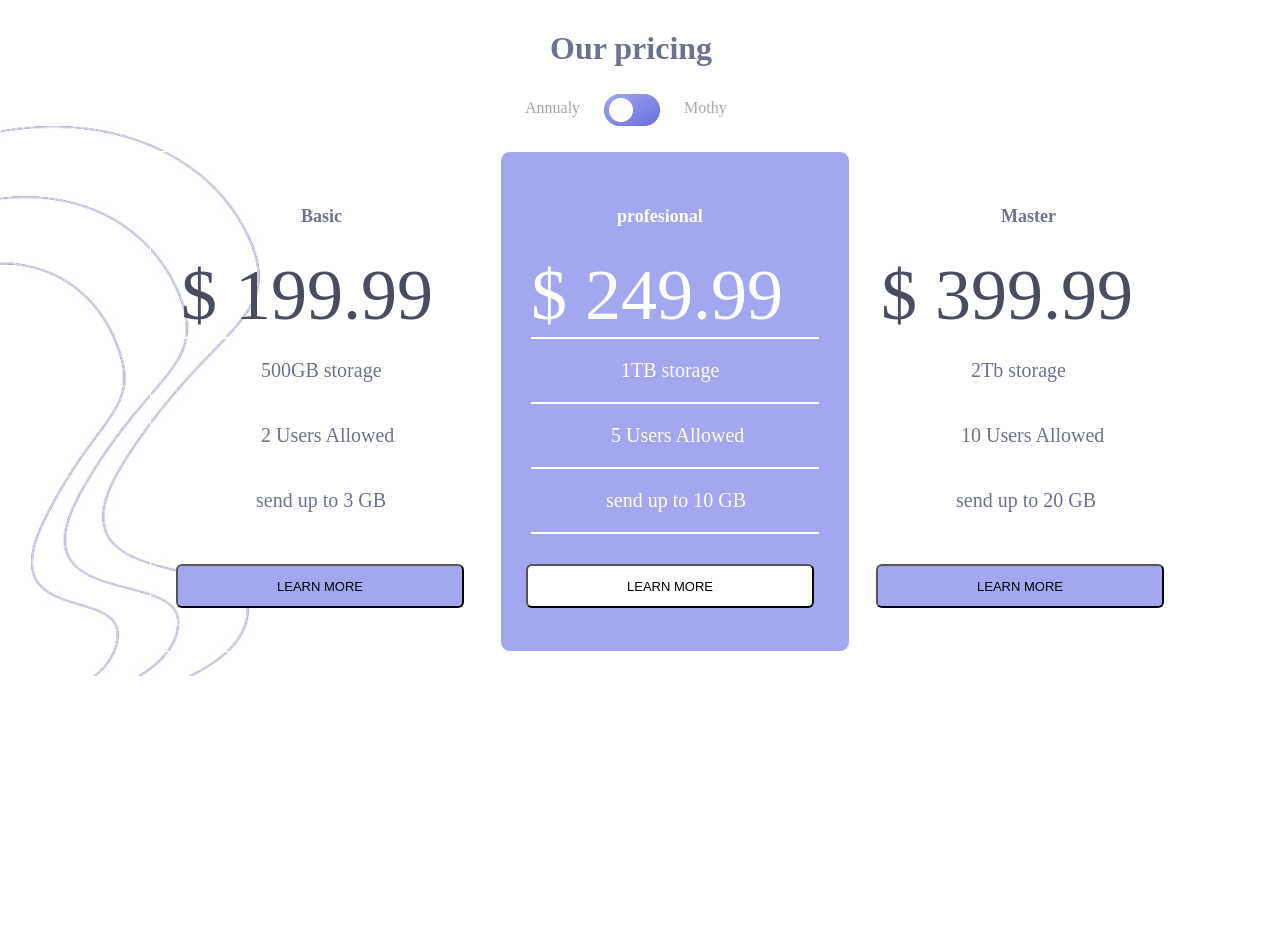
==== mardon/index.html @ fd318766 "salom" ====
<!doctype html>
<html lang="en">
<head>
    <meta charset="UTF-8">
    <meta name="viewport"
          content="width=device-width, user-scalable=no, initial-scale=1.0, maximum-scale=1.0, minimum-scale=1.0">
    <meta http-equiv="X-UA-Compatible" content="ie=edge">
    <title>praikt</title>
</head>
<link rel="stylesheet" href="main.css">
<body>
<header>

</header>
<main>
    <div class="container">

        <div class="sarlavha">
            <h1>Our pricing</h1>
        </div>
        <div class="hero">
            <p class="hero__text">Annualy</p>
            <img class="yoqqich" src="../img/yoqish.jpg" alt="yoqish">
            <p class="hero__text">Mothy</p>
        </div>
        <div class="cardbox">
            <img class="img" src="../img/zebra.jpg" alt="zebra">
            <div class="card">
                <h2 style="color: #6E728E ; margin-left:150px ">Basic</h2>
                <p class="number" style="color: #4A4D60"><span class="namber__one">$</span> 199.99</p>
                <div class="card__table">
                    <p class="chiziq1"></p>
                    <p class="text1" style="padding: 20px; margin-left: 90px">500GB storage</p>
                    <p class="chiziq1"></p>
                    <p style="margin-left: 90px;padding: 20px" class="text1"> 2 Users Allowed</p>
                    <p class="chiziq1"></p>
                    <p style="margin-left: 85px ; padding: 20px" class="text1">send up to 3 GB</p>
                    <p class="chiziq1"></p>
                    <button style="background-color: #A2A7F0; border-radius: 6px">LEARN MORE</button>
                </div>


            </div>
            <div style="width: 350px; height: 501px;margin-top: -25px;border-radius: 10px;background-color: #A2A7F0"
                 class="card">
                <h2>profesional</h2>
                <p class="number"><span class="namber__one">$</span> 249.99</p>
                <div class="card__table">
                    <p class="chiziq"></p>
                    <p class="text">1TB storage</p>
                    <p class="chiziq"></p>
                    <p style="margin-left: 90px" class="text"> 5 Users Allowed</p>
                    <p class="chiziq"></p>
                    <p style="margin-left: 85px" class="text">send up to 10 GB</p>
                    <p class="chiziq"></p>
                    <button>LEARN MORE</button>
                </div>


            </div>
            <div class="card">
                <h2 style="color: #6E728E ; margin-left:150px ">Master</h2>
                <p class="number" style="color: #4A4D60"><span class="namber__one">$</span> 399.99</p>
                <div class="card__table">
                    <p class="chiziq1"></p>
                    <p class="text1" style="padding: 20px; margin-left: 100px">2Tb storage</p>
                    <p class="chiziq1"></p>
                    <p style="margin-left: 90px;padding: 20px" class="text1"> 10 Users Allowed</p>
                    <p class="chiziq1"></p>
                    <p style="margin-left: 85px ; padding: 20px" class="text1">send up to 20 GB</p>
                    <p class="chiziq1"></p>
                    <button style="background-color: #A2A7F0; border-radius: 6px">LEARN MORE</button>
                </div>

            </div>
        </div>
    </div>

</main>
<footer>


</footer>

</body>
</html>
---- mardon/main.css ----
* {
    margin: 0;
    padding: 0;
    box-sizing: border-box;
}



body {
    width: 1440px;
    margin: 0 auto;
    height: 100vh;
}



h1 {
    display: flex;
    width: 192px;
    height: 39px;
    font-size: 32px;
    margin-left: 550px;
    margin-top: 30px;
    color: #6E728E;
}

.hero {
    display: flex;
    gap: 24px;
    margin-left: 525px;
    margin-top: 25px;
}

.yoqqich {
    width: 56px;
    height: 32px;
}

.hero__text {
    margin-top: 5px;
    color: darkgray;
}

.card {
    width: 350px;
    height: 501px;
    border: 1px solid white;
    border-radius: 10px;
    margin-top: -25px;
}

.cardbox {
    display: flex;
    margin-left: 150px;
    margin-top: 50px;
}

h2 {
    color: white;
    width: 116px;
    height: 28px;
    font-size: 18px;
    margin-left: 116px;
    margin-top: 54px;
}

.number {
    color: white;
    font-size: 72px;
    margin-left: 30px;
    margin-top: 20px;
}

.number__one {
    color: white;
    font-size: 40px;
    width: 26px;
    height: 49px;
}

.chiziq {
    width: 288px;
    height: 1px;
    border: 1px solid #FFFFFF;
    margin-left: 30px;
}

.text {
    color: white;
    font-size: 20px;
    margin-left: 100px;
    padding: 20px;

}
button{
    width: 288px;
    height: 44px;
    margin-left: 25px;
    margin-top: 30px;
    border-radius: 6px;
    font-size: 13px;
    background-color: #FFFFFF;
}
.text1{
    color: #6E728E;
    font-size: 20px;
}
.chiziq1{
    width: 288px;
    height: 1px;
    border: 1px solid white;
    margin-left: 30px;
}
.img{
    width: 300px;
    height: 550px;
    margin: 0 auto;
    z-index: -1;
    position: absolute;
    margin-top: -50px;
    margin-left: -190px;
}
@media (max-width: 375px) {
    .container {
        background-color: white;
    }

}
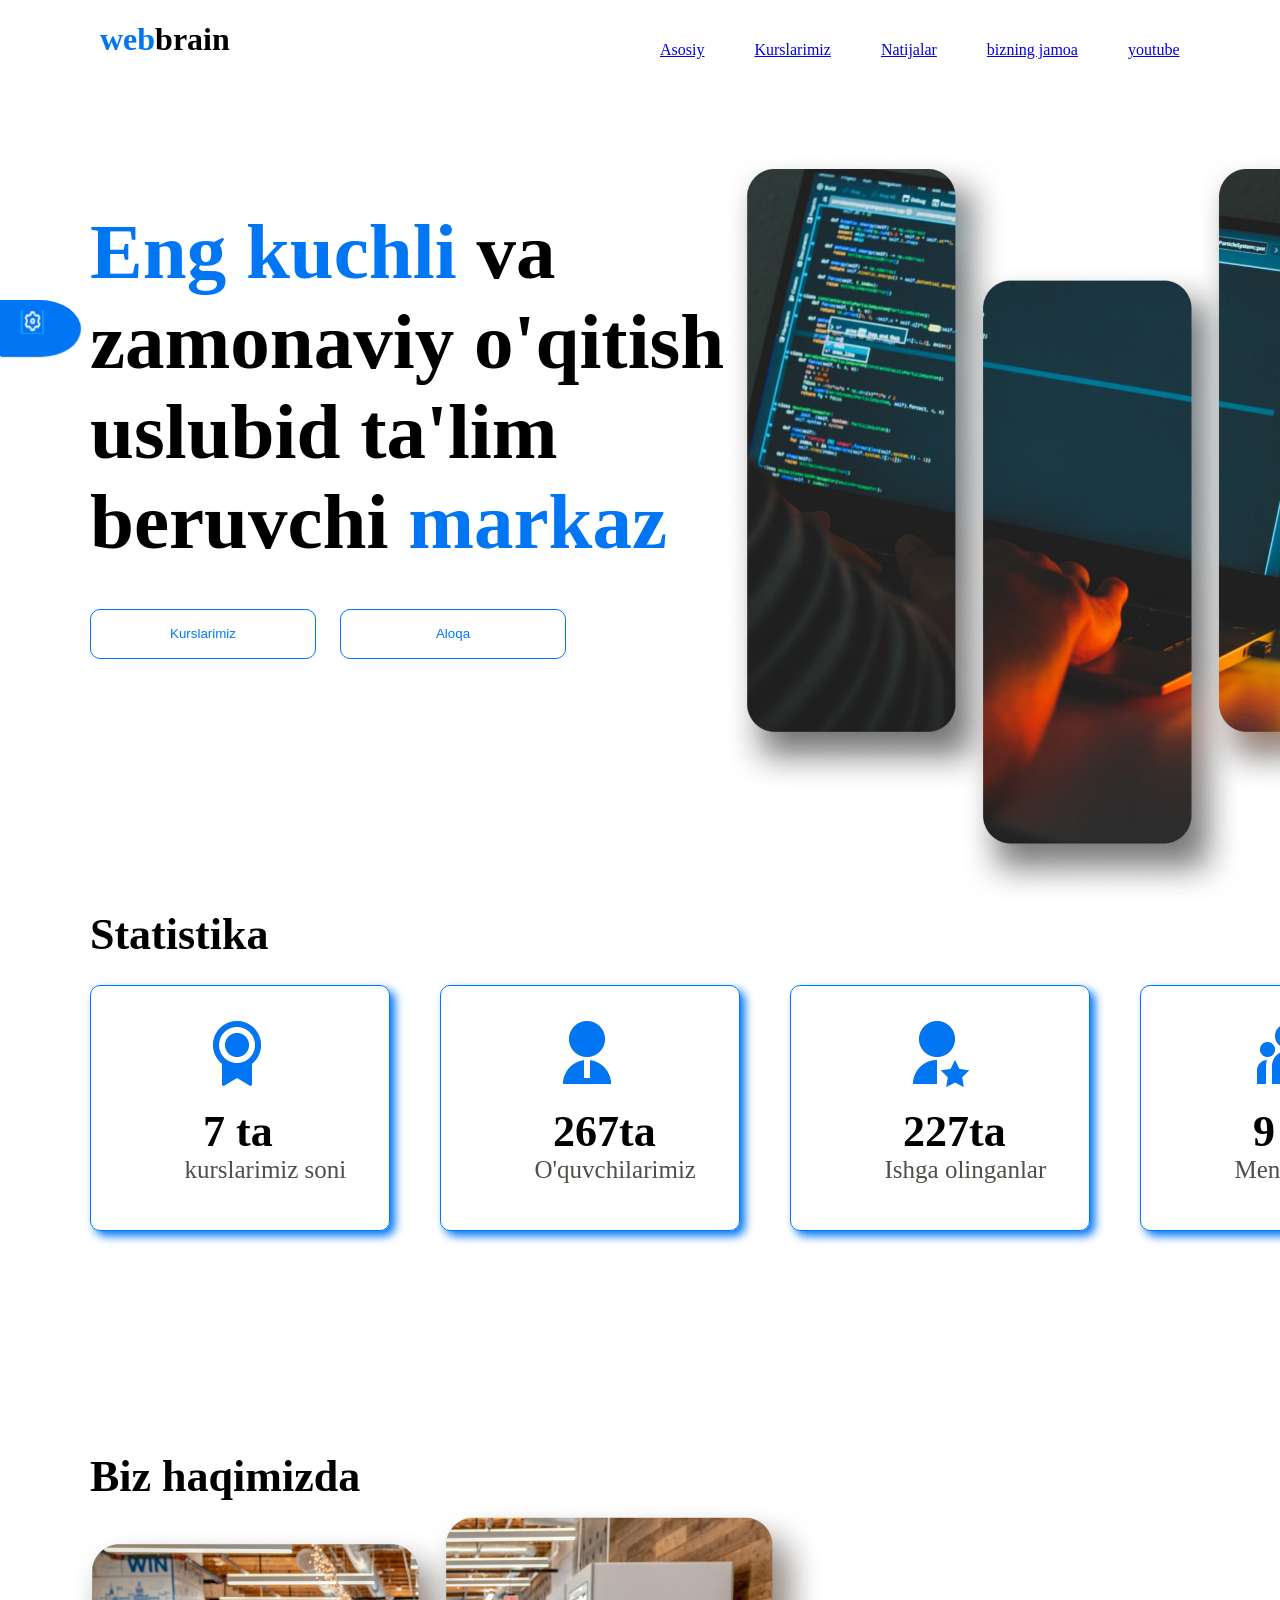
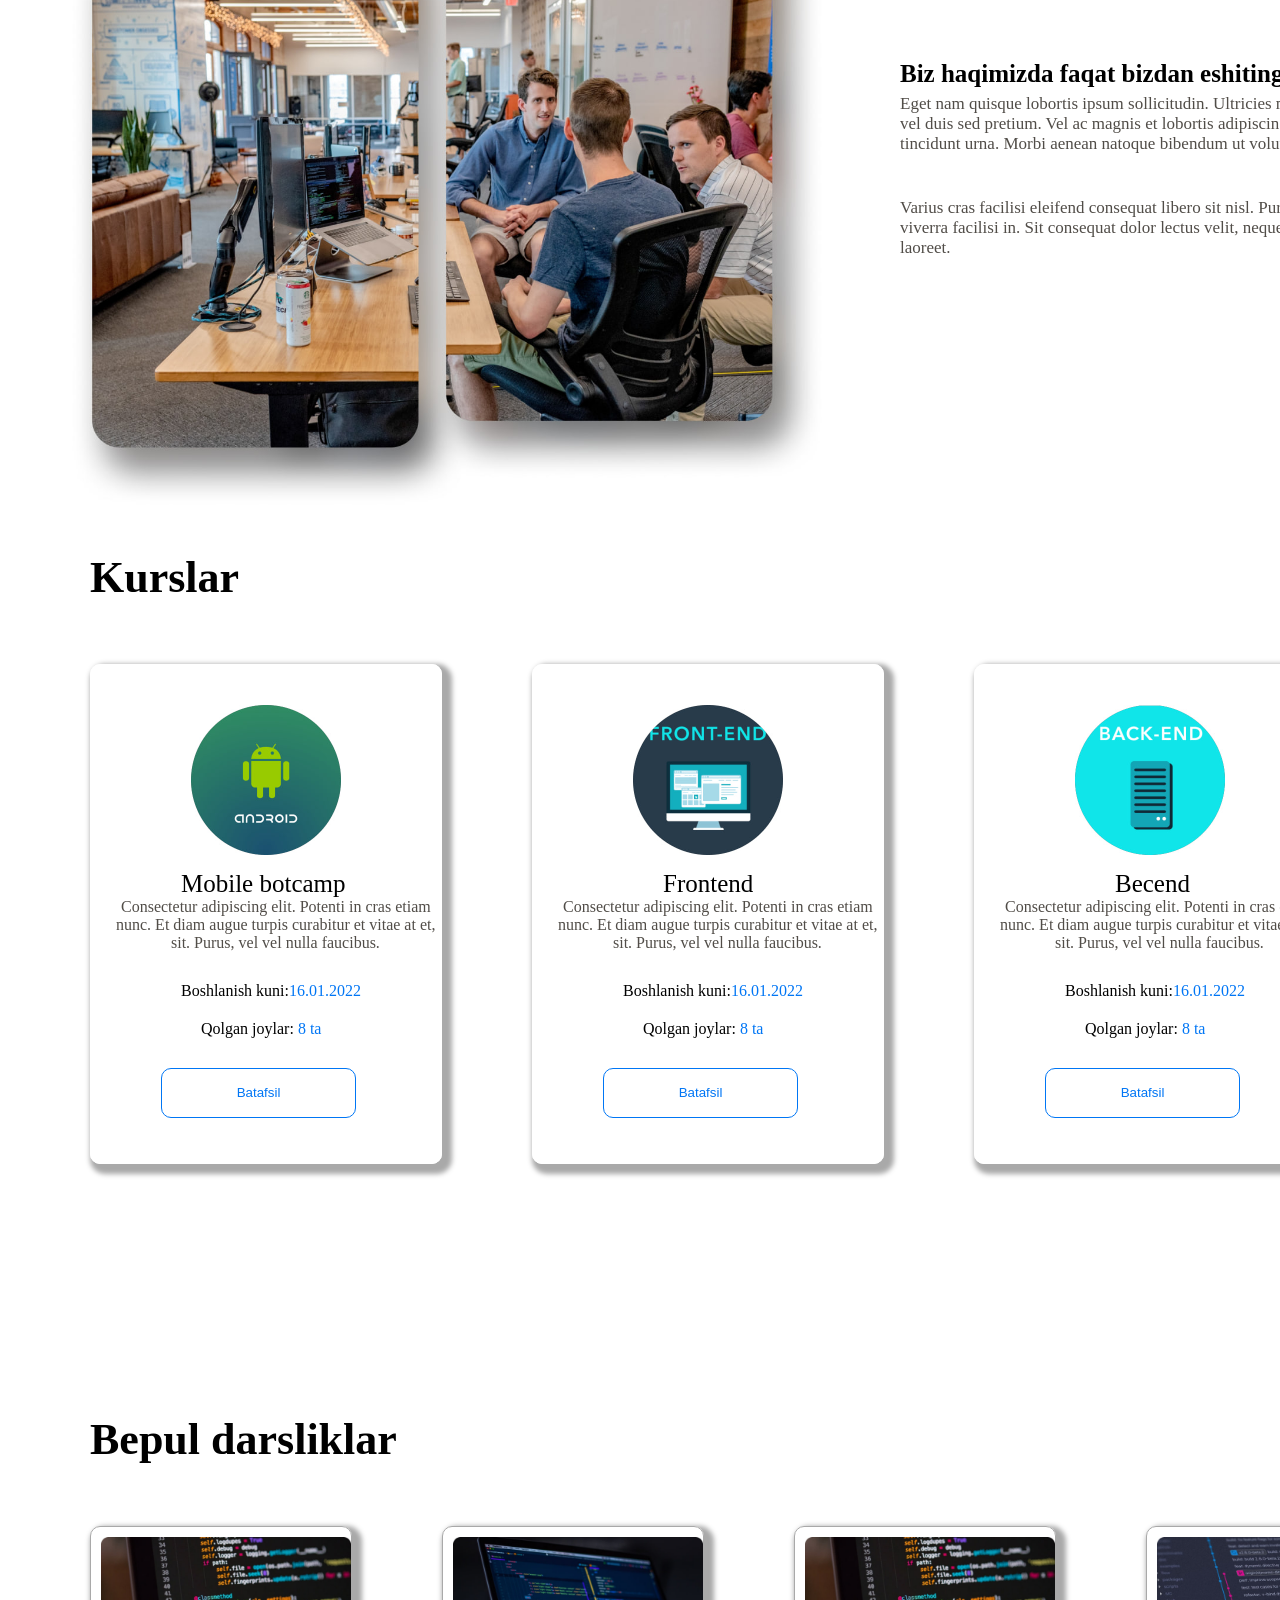
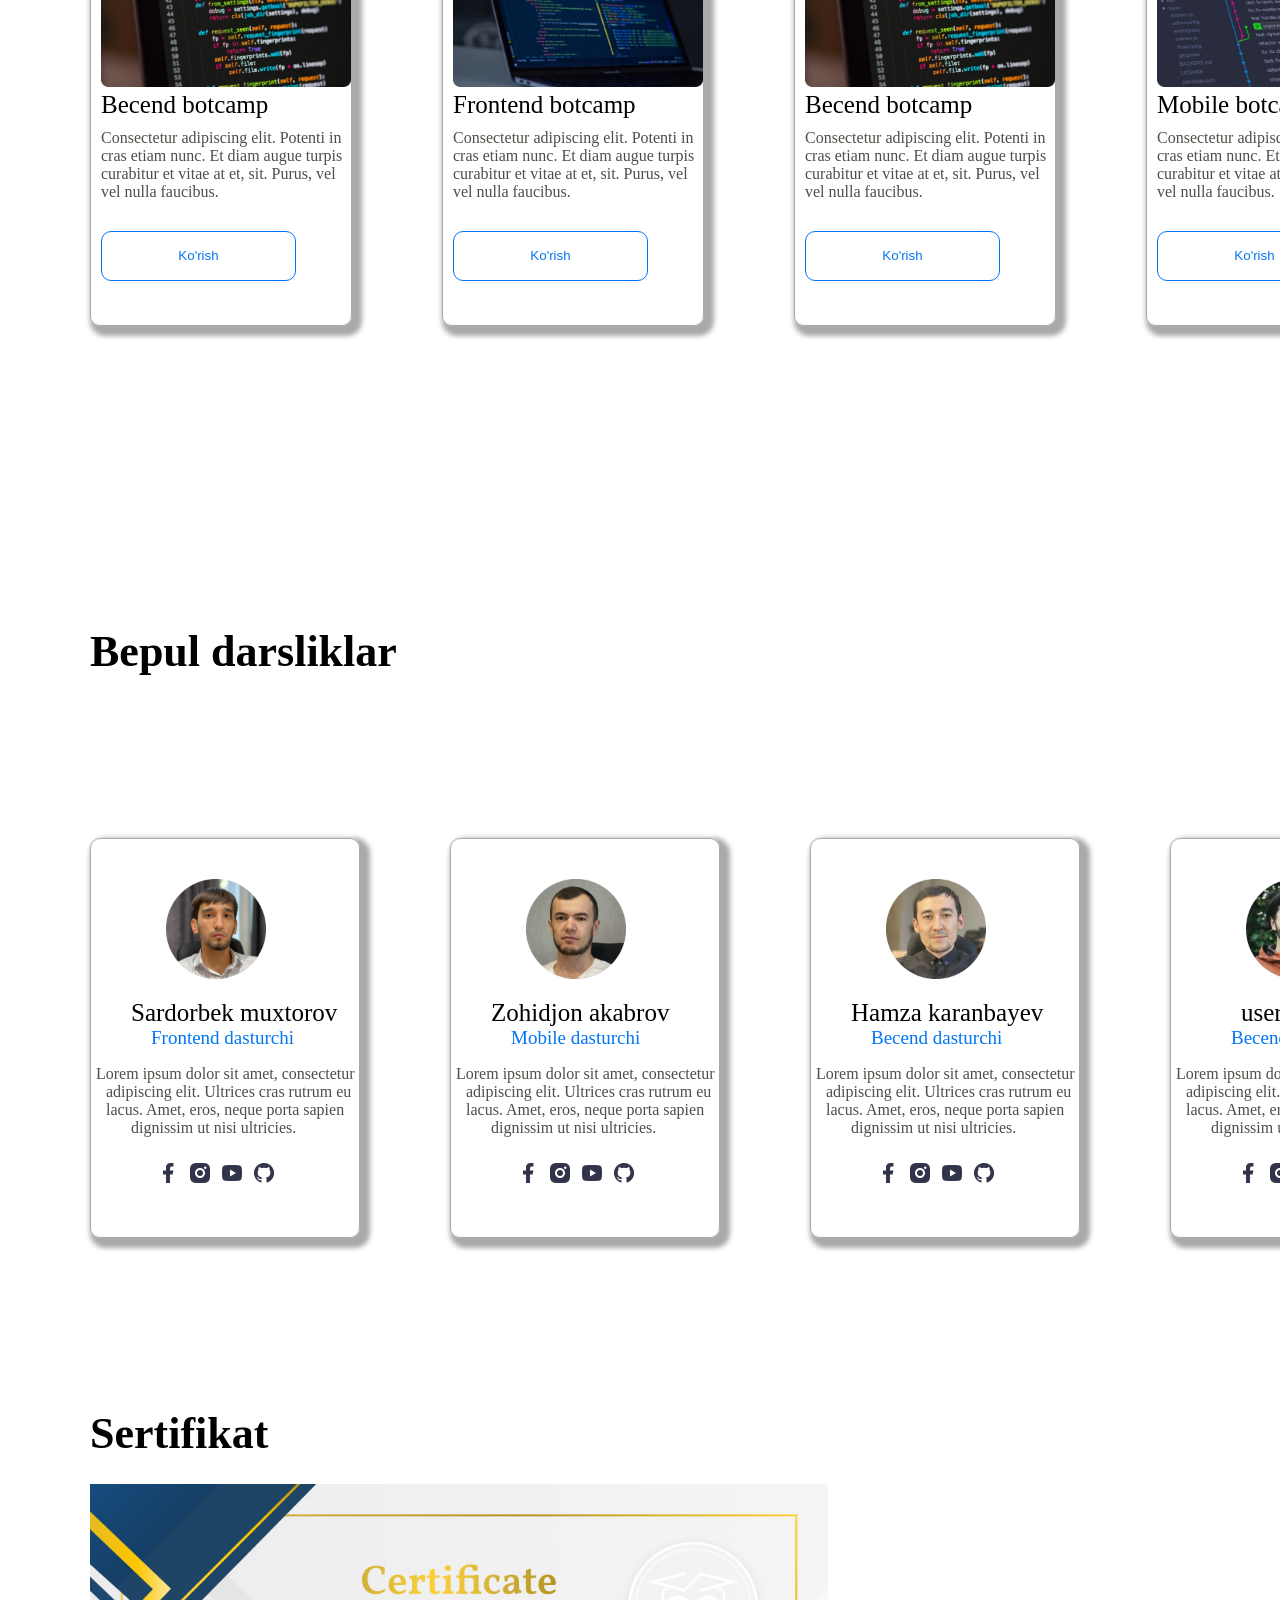
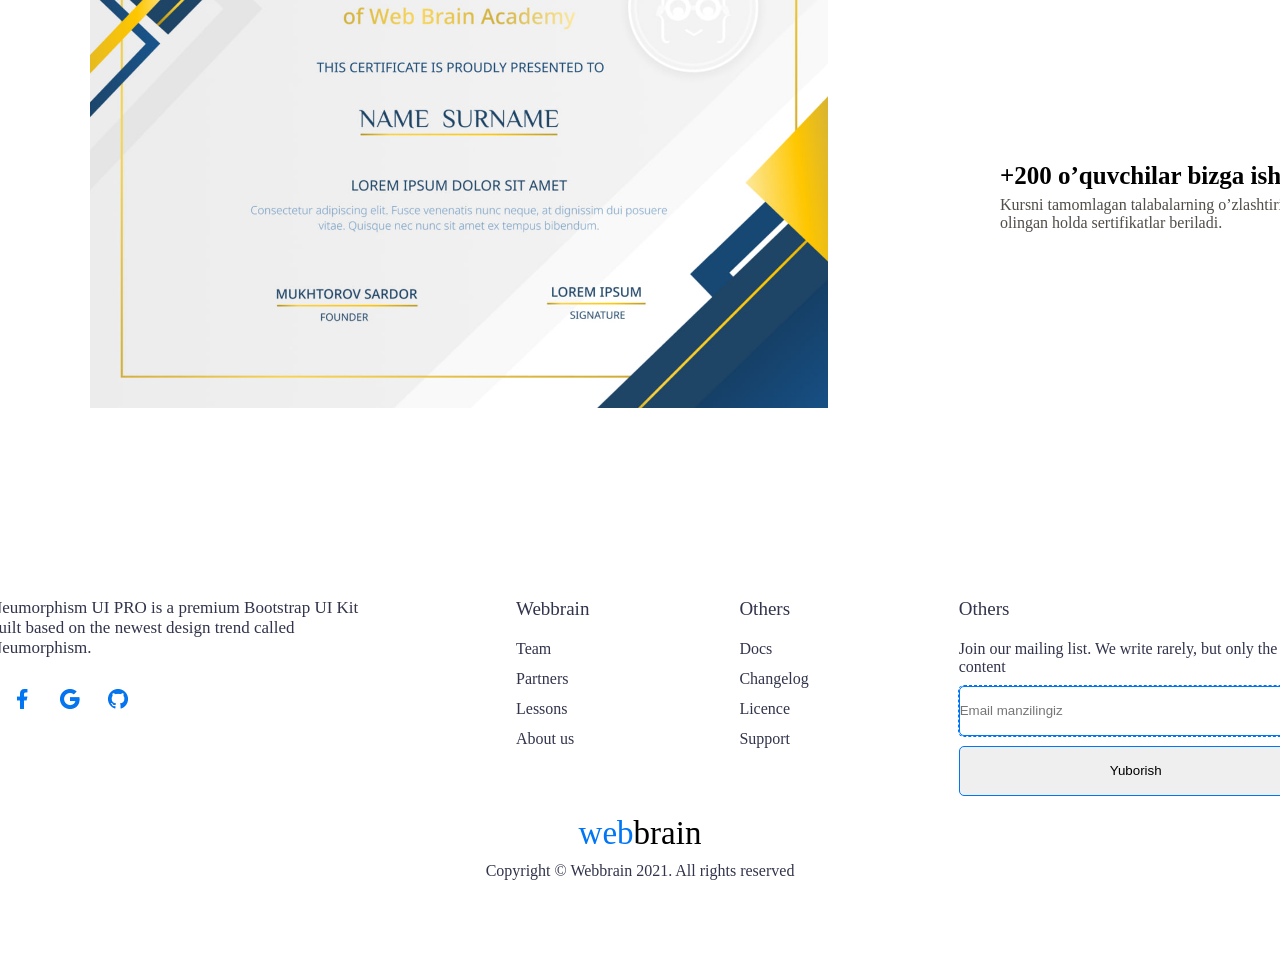
==== commit db7a962e: "birinchi commit" ====
--- a/mardon/index.html
+++ b/mardon/index.html
@@ -5,81 +5,303 @@
     <meta name="viewport"
           content="width=device-width, user-scalable=no, initial-scale=1.0, maximum-scale=1.0, minimum-scale=1.0">
     <meta http-equiv="X-UA-Compatible" content="ie=edge">
-    <title>praikt</title>
+    <title>Document</title>
 </head>
 <link rel="stylesheet" href="main.css">
 <body>
 <header>
+    <div class="container">
+        <div class="logo">
+            <h1><span>web</span>brain</h1>
+        </div>
+        <div class="menu">
+            <a style="" href="#1" class="menu__box">Asosiy</a>
+            <a href="#2" class="menu__box">Kurslarimiz</a>
+            <a href="#3" class="menu__box">Natijalar</a>
+            <a href="#4" class="menu__box">bizning jamoa</a>
+            <a href="#5" class="menu__box">youtube</a>
+
+
+        </div>
+        <button class="button">Kirish</button>
+    </div>
 
 </header>
 <main>
-    <div class="container">
-
-        <div class="sarlavha">
-            <h1>Our pricing</h1>
-        </div>
-        <div class="hero">
-            <p class="hero__text">Annualy</p>
-            <img class="yoqqich" src="../img/yoqish.jpg" alt="yoqish">
-            <p class="hero__text">Mothy</p>
-        </div>
-        <div class="cardbox">
-            <img class="img" src="../img/zebra.jpg" alt="zebra">
-            <div class="card">
-                <h2 style="color: #6E728E ; margin-left:150px ">Basic</h2>
-                <p class="number" style="color: #4A4D60"><span class="namber__one">$</span> 199.99</p>
-                <div class="card__table">
-                    <p class="chiziq1"></p>
-                    <p class="text1" style="padding: 20px; margin-left: 90px">500GB storage</p>
-                    <p class="chiziq1"></p>
-                    <p style="margin-left: 90px;padding: 20px" class="text1"> 2 Users Allowed</p>
-                    <p class="chiziq1"></p>
-                    <p style="margin-left: 85px ; padding: 20px" class="text1">send up to 3 GB</p>
-                    <p class="chiziq1"></p>
-                    <button style="background-color: #A2A7F0; border-radius: 6px">LEARN MORE</button>
-                </div>
-
-
-            </div>
-            <div style="width: 350px; height: 501px;margin-top: -25px;border-radius: 10px;background-color: #A2A7F0"
-                 class="card">
-                <h2>profesional</h2>
-                <p class="number"><span class="namber__one">$</span> 249.99</p>
-                <div class="card__table">
-                    <p class="chiziq"></p>
-                    <p class="text">1TB storage</p>
-                    <p class="chiziq"></p>
-                    <p style="margin-left: 90px" class="text"> 5 Users Allowed</p>
-                    <p class="chiziq"></p>
-                    <p style="margin-left: 85px" class="text">send up to 10 GB</p>
-                    <p class="chiziq"></p>
-                    <button>LEARN MORE</button>
-                </div>
-
-
-            </div>
-            <div class="card">
-                <h2 style="color: #6E728E ; margin-left:150px ">Master</h2>
-                <p class="number" style="color: #4A4D60"><span class="namber__one">$</span> 399.99</p>
-                <div class="card__table">
-                    <p class="chiziq1"></p>
-                    <p class="text1" style="padding: 20px; margin-left: 100px">2Tb storage</p>
-                    <p class="chiziq1"></p>
-                    <p style="margin-left: 90px;padding: 20px" class="text1"> 10 Users Allowed</p>
-                    <p class="chiziq1"></p>
-                    <p style="margin-left: 85px ; padding: 20px" class="text1">send up to 20 GB</p>
-                    <p class="chiziq1"></p>
-                    <button style="background-color: #A2A7F0; border-radius: 6px">LEARN MORE</button>
-                </div>
-
-            </div>
-        </div>
-    </div>
+
+    <section id="1">
+        <div class="display__fiksed">
+            <img class="display__fiksed-img" src="../img/nastroyka2.jpg" alt="rasm">
+
+        </div>
+        <div class="container">
+            <div class="Asosiy">
+                <img class="Asosiy__img" src="../img/imglar.jpg" alt=" rasm  ">
+                <h2 class="Asosiy__text"><span>Eng kuchli </span>va zamonaviy o'qitish uslubid ta'lim beruvchi <span>markaz</span>
+                </h2>
+                <div class="Asosiy__button">
+                    <button class="Asosiy__button__one">Kurslarimiz</button>
+                    <button class="Asosiy__button__one">Aloqa</button>
+                </div>
+
+
+            </div>
+            <h2 class="statistika__h2">Statistika</h2>
+            <div class="statistika">
+                <div class="statistika__one">
+                    <img class="statistika__one__img" src="../img/ikonka.jpg" alt=" rasm  ">
+                    <h2>7 ta</h2>
+                    <p class="statistika__one__text">kurslarimiz soni</p>
+                </div>
+                <div class="statistika__one">
+                    <img class="statistika__one__img" src="../img/ikonka2.jpg" alt=" rasm  ">
+                    <h2>267ta</h2>
+                    <p class="statistika__one__text">O'quvchilarimiz</p>
+                </div>
+                <div class="statistika__one">
+                    <img class="statistika__one__img" src="../img/ikonka3.jpg" alt=" rasm  ">
+                    <h2>227ta</h2>
+                    <p class="statistika__one__text">Ishga olinganlar</p>
+                </div>
+                <div class="statistika__one">
+                    <img class="statistika__one__img" src="../img/ikonka4.jpg" alt=" rasm  ">
+                    <h2>9 ta</h2>
+                    <p class="statistika__one__text">Mentorlar</p>
+                </div>
+            </div>
+            <div class="biz haqimizda">
+                <h2 class="h2">Biz haqimizda</h2>
+                <img class="img__one" src="../img/bizhaqimizda.jpg" alt=" rasm  ">
+                <h3>Biz haqimizda faqat bizdan eshiting </h3>
+                <p class="text"> Eget nam quisque lobortis ipsum sollicitudin. Ultricies morbi platea ac vel duis sed
+                    pretium. Vel ac magnis et lobortis adipiscing tempor, tincidunt urna. Morbi aenean natoque bibendum
+                    ut volutpat.</p>
+                <p class="text">Varius cras facilisi eleifend consequat libero sit nisl. Purus arcu viverra facilisi in.
+                    Sit consequat dolor lectus velit, neque, enim, fames laoreet.</p>
+
+            </div>
+        </div>
+    </section>
+    <section id="2" >
+        <div class="container">
+            <div class="kurslar">
+                <div class="kurslar__sarlavhasi ">
+                    <h2 class="kurslar__h2">Kurslar</h2>
+                    <p class="kurslar__p">barcha kurslar ></p>
+                </div>
+                <div class="kurslar__box">
+                    <div class="kurslar__box__one">
+                        <img class="kurslar__img" src="../img/android.jpg" alt=" rasm  ">
+                        <p class="kurslar__box__h2">Mobile botcamp</p>
+                        <p style="width: 320px" class="kurslar__box__p">Consectetur adipiscing elit. Potenti in cras
+                            etiam <span style="color: #514D48 ; margin-left: -5px">nunc. Et diam augue turpis curabitur et vitae at et,</span>
+                            <span style="margin-left: 50px ; color: #514D48 ;">sit. Purus, vel vel nulla faucibus.</span>
+                        </p>
+                        <p class="kurslar__box__text">Boshlanish kuni:<span>16.01.2022</span></p>
+                        <p class="kurslar__box__text1">Qolgan joylar:<span> 8 ta</span></p>
+                        <button class="kurslar__box__button">Batafsil</button>
+
+                    </div>
+                    <div class="kurslar__box__one">
+                        <img class="kurslar__img" src="../img/frontend.jpg" alt=" rasm  ">
+                        <p style="margin-left: 130px" class="kurslar__box__h2">Frontend</p>
+                        <p style="width: 320px" class="kurslar__box__p">Consectetur adipiscing elit. Potenti in cras
+                            etiam <span style="color: #514D48 ; margin-left: -5px">nunc. Et diam augue turpis curabitur et vitae at et,</span>
+                            <span style="margin-left: 50px ; color: #514D48 ;">sit. Purus, vel vel nulla faucibus.</span>
+                        </p>
+                        <p class="kurslar__box__text">Boshlanish kuni:<span>16.01.2022</span></p>
+                        <p class="kurslar__box__text1">Qolgan joylar:<span> 8 ta</span></p>
+                        <button class="kurslar__box__button">Batafsil</button>
+                    </div>
+                    <div class="kurslar__box__one">
+                        <img class="kurslar__img" src="../img/backend.jpg" alt=" rasm  ">
+                        <p style="margin-left: 140px" class="kurslar__box__h2"> Becend</p>
+                        <p style="width: 320px" class="kurslar__box__p">Consectetur adipiscing elit. Potenti in cras
+                            etiam <span style="color: #514D48 ; margin-left: -5px">nunc. Et diam augue turpis curabitur et vitae at et,</span>
+                            <span style="margin-left: 50px ; color: #514D48 ;">sit. Purus, vel vel nulla faucibus.</span>
+                        </p>
+                        <p class="kurslar__box__text">Boshlanish kuni:<span>16.01.2022</span></p>
+                        <p class="kurslar__box__text1">Qolgan joylar:<span> 8 ta</span></p>
+                        <button class="kurslar__box__button">Batafsil</button>
+                    </div>
+
+                </div>
+
+            </div>
+            <div class="bepul darsliklar">
+                <div class="kurslar__sarlavhasi ">
+                    <h2 style="width: 500px" class="kurslar__h2">Bepul darsliklar</h2>
+                    <p class="kurslar__p">barcha kurslar ></p>
+                </div>
+                <div class="kurslar__box">
+                    <div class="kurslar__box__two">
+                        <img class="bepul__img" src="../img/becender.jpg" alt=" rasm  ">
+                        <p class="kurslar__box__h2" style="margin-left: 10px">Becend botcamp</p>
+                        <p style="width: 250px ; margin-left: 10px ;margin-top: 10px" class="kurslar__box__p">
+                            Consectetur adipiscing elit. Potenti in cras
+                            etiam nunc. Et diam augue turpis curabitur et vitae at et,
+                            sit. Purus, vel vel nulla faucibus.
+                        </p>
+                        <button style="margin-left: 10px" class="kurslar__box__button">Ko'rish</button>
+                    </div>
+                    <div class="kurslar__box__two">
+                        <img class="bepul__img" src="../img/frontder.jpg" alt=" rasm  ">
+                        <p class="kurslar__box__h2" style="margin-left: 10px">Frontend botcamp</p>
+                        <p style="width: 250px; margin-left: 10px ;margin-top: 10px" class="kurslar__box__p">Consectetur
+                            adipiscing elit. Potenti in cras
+                            etiam nunc. Et diam augue turpis curabitur et vitae at et,
+                            sit. Purus, vel vel nulla faucibus.
+                        </p>
+                        <button style="margin-left: 10px" class="kurslar__box__button">Ko'rish</button>
+                    </div>
+                    <div class="kurslar__box__two">
+                        <img class="bepul__img" src="../img/becender.jpg" alt=" rasm  ">
+                        <p class="kurslar__box__h2" style="margin-left: 10px">Becend botcamp</p>
+                        <p style="width: 250px; margin-left: 10px ;margin-top: 10px" class="kurslar__box__p">Consectetur
+                            adipiscing elit. Potenti in cras
+                            etiam nunc. Et diam augue turpis curabitur et vitae at et,
+                            sit. Purus, vel vel nulla faucibus.
+                        </p>
+                        <button style="margin-left: 10px" class="kurslar__box__button">Ko'rish</button>
+                    </div>
+                    <div class="kurslar__box__two">
+                        <img class="bepul__img" src="../img/macos.jpg" alt=" rasm  ">
+                        <p class="kurslar__box__h2" style="margin-left: 10px">Mobile botcamp</p>
+                        <p style="width: 250px; margin-left: 10px;margin-top: 10px" class="kurslar__box__p">Consectetur
+                            adipiscing elit. Potenti in cras
+                            etiam nunc. Et diam augue turpis curabitur et vitae at et,
+                            sit. Purus, vel vel nulla faucibus.
+                        </p>
+                        <button style="margin-left: 10px" class="kurslar__box__button">Ko'rish</button>
+                    </div>
+                </div>
+
+
+            </div>
+        </div>
+    </section>
+    <section id="3" >
+        <div class="container">
+
+            <div class="bizhaqimizda">
+                <div style="margin-bottom: 100px" class="kurslar__sarlavhasi ">
+                    <h2 style="width: 500px" class="kurslar__h2">Bepul darsliklar</h2>
+                    <p class="kurslar__p">barcha kurslar ></p>
+                </div>
+                <div class="kurslar__box">
+                    <div class="kurslar__box__two">
+                        <img class="imgg" src="../img/aldaysankisardor.jpg" alt=" rasm  ">
+                        <p class="text__one">Sardorbek muxtorov</p>
+                        <p class="text__two"> Frontend dasturchi</p>
+                        <p class="text__three">Lorem ipsum dolor sit amet, consectetur</p>
+                        <p style="margin-left: 15px;color: #514D48"> adipiscing elit. Ultrices cras rutrum eu</p>
+                        <p style="margin-left: 15px;color: #514D48"> lacus. Amet, eros, neque porta sapien</p>
+                        <p style="margin-left:40px;color: #514D48 ">dignissim ut nisi ultricies.</p>
+                        <img class="imgg__two" src="../img/4talikrasm.jpg" alt=" rasm  ">
+                    </div>
+                    <div class="kurslar__box__two">
+                        <img class="imgg" src="../img/zohid-rohid.jpg" alt=" rasm  ">
+                        <p class="text__one">Zohidjon akabrov</p>
+                        <p class="text__two"> Mobile dasturchi</p>
+                        <p class="text__three">Lorem ipsum dolor sit amet, consectetur</p>
+                        <p style="margin-left: 15px;color: #514D48"> adipiscing elit. Ultrices cras rutrum eu</p>
+                        <p style="margin-left: 15px;color: #514D48"> lacus. Amet, eros, neque porta sapien</p>
+                        <p style="margin-left:40px;color: #514D48 ">dignissim ut nisi ultricies.</p>
+                        <img class="imgg__two" src="../img/4talikrasm.jpg" alt=" rasm  ">
+                    </div>
+                    <div class="kurslar__box__two">
+                        <img class="imgg" src="../img/hamza-hakm-zoda.jpg" alt=" rasm  ">
+                        <p class="text__one">Hamza karanbayev</p>
+                        <p class="text__two"> Becend dasturchi</p>
+                        <p class="text__three">Lorem ipsum dolor sit amet, consectetur</p>
+                        <p style="margin-left: 15px;color: #514D48"> adipiscing elit. Ultrices cras rutrum eu</p>
+                        <p style="margin-left: 15px;color: #514D48"> lacus. Amet, eros, neque porta sapien</p>
+                        <p style="margin-left:40px;color: #514D48 ">dignissim ut nisi ultricies.</p>
+                        <img class="imgg__two" src="../img/4talikrasm.jpg" alt=" rasm  ">
+                    </div>
+                    <div class="kurslar__box__two">
+                        <img class="imgg" src="../img/ismsiz-isimov.jpg" alt=" rasm  ">
+                        <p style="margin-left: 70px" class="text__one">user userov</p>
+                        <p class="text__two"> Becend dasturchi</p>
+                        <p class="text__three">Lorem ipsum dolor sit amet, consectetur</p>
+                        <p style="margin-left: 15px;color: #514D48"> adipiscing elit. Ultrices cras rutrum eu</p>
+                        <p style="margin-left: 15px;color: #514D48"> lacus. Amet, eros, neque porta sapien</p>
+                        <p style="margin-left:40px;color: #514D48 ">dignissim ut nisi ultricies.</p>
+                        <img class="imgg__two" src="../img/4talikrasm.jpg" alt=" rasm  ">
+                    </div>
+                </div>
+            </div>
+
+
+        </div>
+    </section>
+    <section id="4" >
+        <div class="container">
+            <h2 class="sarlavha__one">Sertifikat</h2>
+            <div class="sertifikat">
+                <div class="sertifikat__img">
+                    <img class="sertifikat__img1" src="../img/sertifikat.jpg" alt=" rasm  ">
+                </div>
+                <div class="sertifikat__text">
+                    <h3 class="sarlavha__one__one">+200 o’quvchilar bizga ishonishgan</h3>
+                    <p class="text__four">Kursni tamomlagan talabalarning o’zlashtirish ko’rsatkichi e’tiborga olingan
+                        holda sertifikatlar beriladi.</p>
+                </div>
+            </div>
+        </div>
+    </section>
+
 
 </main>
 <footer>
-
-
+    <div class="conatiner">
+        <div class="footer__one">
+            <div id="5" class="footer__text__one">
+                <p class="footer__text">Neumorphism UI PRO is a premium Bootstrap UI Kit built based on the newest design trend called
+                    Neumorphism.</p>
+                <div class="footer__img">
+                    <div class="f__img">
+                        <img class="f__img1" src="../img/facebook.jpg" alt=" rasm  ">
+                    </div>
+                    <div class="f__img">
+                        <img class="f__img1" src="../img/google.jpg" alt=" rasm  ">
+                    </div>
+                    <div class="f__img">
+                        <img class="f__img1" src="../img/github.jpg" alt=" rasm  ">
+                    </div>
+                </div>
+            </div>
+            <div class="footer__text__one">
+                <p class="text11" style="font-size: 19px">Webbrain</p>
+                <p class="text12">Team</p>
+                <p class="text12">Partners</p>
+                <p class="text12">Lessons</p>
+                <p class="text12">About us</p>
+            </div>
+            <div class="footer__text__one">
+                <p class="text11" style="font-size: 19px">Others</p>
+                <p class="text12">Docs</p>
+                <p class="text12">Changelog</p>
+                <p class="text12">Licence</p>
+                <p class="text12">Support</p>
+            </div>
+            <div class="footer__text__one">
+                <p class="text11" style="font-size: 19px">Others</p>
+                <p class="text13">Join our mailing list. We write rarely, but only the best content</p>
+                <label for="email" class="text13" >
+                <input  class="footer__text__one__email" placeholder="Email manzilingiz">
+                </label>
+                <button  id="email" class="footer__text__one__btn">Yuborish</button>
+            </div>
+        </div>
+        <div class="footer__text__two">
+            <p class="sarlavha__one__two"><span>web</span>brain</p>
+            <p style="font-size: 16px ; color: #31344B; margin-bottom: 100px" class="sarlavha__one__two">Copyright ©
+                Webbrain 2021. All rights reserved</p>
+        </div>
+
+
+    </div>
 </footer>
 
 </body>
--- a/mardon/main.css
+++ b/mardon/main.css
@@ -4,125 +4,659 @@
     box-sizing: border-box;
 }
 
-
-
-body {
-    width: 1440px;
+.display__fiksed {
+    position: absolute;
+    width: 80px;
+    height: 56px;
+    top: 300px;
+    background-color: #0076F5;
+    border-radius: 0 50% 50% 0;
+    box-shadow: #0076F5 1px 1px 1px;
+}
+
+.display__fiksed-img{
+
+    width: 24px;
+    height: 24px;
+    margin-left: 20px;
+    margin-top: 10px;
+}
+
+.conatiner {
+    width: 1200px;
     margin: 0 auto;
-    height: 100vh;
-}
-
-
+}
+
+header {
+    justify-content: center;
+}
 
 h1 {
-    display: flex;
-    width: 192px;
-    height: 39px;
-    font-size: 32px;
-    margin-left: 550px;
-    margin-top: 30px;
-    color: #6E728E;
-}
-
-.hero {
+    width: 145px;
+    height: 40px;
+    margin-left: 100px;
+    margin-top: 21px;
+}
+
+span {
+    color: #0076F5;
+}
+
+.menu {
+    display: flex;
+    gap: 50px;
+    margin-top: -20px;
+    margin-left: 660px;
+    color: black;
+}
+
+.menu__box:hover {
+    cursor: pointer;
+    color: #0076F5;
+}
+
+.button {
+    width: 116px;
+    height: 50px;
+    border: 1px solid #0076F5;
+    border-radius: 10px;
+    margin-left: 1300px;
+    margin-top: -60px;
+    color: #0076F5;
+    background: white;
+}
+
+button:hover {
+    background: #0076F5;
+    box-shadow: 1px 1px 10px #0076F5;
+    color: white;
+}
+
+.Asosiy__img {
+    width: 754px;
+    height: 749px;
+    margin-left: 725px;
+    margin-top: 60px;
+}
+
+.Asosiy__text {
+    color: black;
+    margin-left: 90px;
+    margin-top: -700px;
+    font-size: 79px;
+    width: 747px;
+    height: 352px;
+}
+
+.Asosiy__button__one {
+    width: 226px;
+    height: 50px;
+    border: 1px solid #0076F5;
+    border-radius: 10px;
+    color: #0076F5;
+    background: white;
+}
+
+.Asosiy__button {
     display: flex;
     gap: 24px;
-    margin-left: 525px;
-    margin-top: 25px;
-}
-
-.yoqqich {
-    width: 56px;
-    height: 32px;
-}
-
-.hero__text {
-    margin-top: 5px;
-    color: darkgray;
-}
-
-.card {
-    width: 350px;
-    height: 501px;
+    margin-top: 50px;
+    margin-left: 90px;
+}
+
+.Asosiy__button__one:hover {
+    background: #0076F5;
+    box-shadow: 1px 1px 10px #0076F5;
+    color: white;
+}
+
+.statistika__h2 {
+    margin-left: 90px;
+    margin-top: 250px;
+    font-size: 44px;
+}
+
+.statistika__one {
+    display: flex;
+    width: 300px;
+    height: 246px;
+    border: 1px solid #0076F5;
+    border-radius: 10px;
+    margin-bottom: 100px;
+    box-shadow: 5px 5px 10px #0076F5;
+}
+
+.statistika {
+    display: flex;
+    gap: 50px;
+    margin-left: 90px;
+    margin-top: 24px;
+
+}
+
+.statistika__one__img {
+    width: 72px;
+    height: 72px;
+    margin-left: 110px;
+    margin-top: 32px;
+}
+
+h2 {
+    width: 146px;
+    height: 52px;
+    margin-top: 120px;
+    margin-left: -70px;
+    font-size: 44px;
+}
+
+.statistika__one__text {
+    width: 227px;
+    height: 34px;
+    font-size: 25px;
+    color: #514D48;
+    margin-left: -150px;
+    margin-top: 170px;
+}
+
+.h2 {
+    margin-left: 90px;
+    width: 500px;
+}
+
+.img__one {
+    width: 754px;
+    height: 603px;
+    margin-left: 70px;
+}
+
+h3 {
+    width: 423px;
+    height: 34px;
+    font-size: 25px;
+    margin-left: 900px;
+    margin-top: -450px;
+}
+
+.text {
+    width: 482px;
+    height: 104px;
+    font-size: 17px;
+    color: #514D48;
+    margin-left: 900px;
+}
+
+.kurslar__h2 {
+    margin-left: 90px;
+    margin-top: 250px;
+}
+
+.kurslar__p {
+    color: #0076F5;
+    font-size: 19px;
+    margin-left: 1300px;
+    margin-top: -30px;
+}
+
+.kurslar__box__one {
+    width: 370px;
+    height: 500px;
     border: 1px solid white;
     border-radius: 10px;
-    margin-top: -25px;
-}
-
-.cardbox {
-    display: flex;
-    margin-left: 150px;
-    margin-top: 50px;
-}
-
-h2 {
+    margin-left: 90px;
+    margin-top: 24px;
+    box-shadow: 5px 5px 5px 5px darkgray;
+}
+
+.kurslar__box {
+    display: flex;
+
+}
+
+.kurslar__img {
+    display: flex;
+    margin-left: 100px;
+    margin-top: 40px;
+    width: 150px;
+    height: 150px;
+    margin-bottom: 15px;
+}
+
+.kurslar__box__h2 {
+    margin-left: 90px;
+    font-size: 25px;
+}
+
+.kurslar__box__p {
+    margin-left: 30px;
+    color: #514D48;
+}
+
+.kurslar__box__text {
+    margin-left: 90px;
+    margin-top: 30px;
+}
+
+.kurslar__box__text1 {
+    margin-left: 110px;
+    margin-top: 20px;
+}
+
+.kurslar__box__button {
+    width: 195px;
+    height: 50px;
+    border: 1px solid #0076F5;
+    border-radius: 10px;
+    color: #0076F5;
+    margin-left: 70px;
+    margin-top: 30px;
+    background: white;
+}
+
+.kurslar__box__button:hover {
+    background: #0076F5;
+    box-shadow: 1px 1px 10px #0076F5;
     color: white;
-    width: 116px;
-    height: 28px;
-    font-size: 18px;
-    margin-left: 116px;
-    margin-top: 54px;
-}
-
-.number {
-    color: white;
-    font-size: 72px;
-    margin-left: 30px;
-    margin-top: 20px;
-}
-
-.number__one {
-    color: white;
-    font-size: 40px;
-    width: 26px;
-    height: 49px;
-}
-
-.chiziq {
-    width: 288px;
-    height: 1px;
-    border: 1px solid #FFFFFF;
-    margin-left: 30px;
-}
-
-.text {
-    color: white;
-    font-size: 20px;
+}
+
+.kurslar__box__two {
+    width: 270px;
+    height: 400px;
+    border: 1px solid darkgray;
+    border-radius: 10px;
+    margin-left: 90px;
+    margin-top: 24px;
+    margin-bottom: 50px;
+    box-shadow: 5px 5px 5px 5px darkgray;
+}
+
+.bepul__img {
+    width: 250px;
+    height: 150px;
+    margin-left: 10px;
+    margin-top: 10px;
+}
+
+.imgg {
+    width: 100px;
+    height: 100px;
+    margin-left: 75px;
+    margin-top: 40px;
+}
+
+.text__one {
+    margin-left: 40px;
+    font-size: 25px;
+    width: 231px;
+
+    margin-top: 16px;
+}
+
+.text__two {
+    margin-left: 60px;
+    font-size: 19px;
+    width: 231px;
+    color: #0076F5;
+}
+
+.text__three {
+    margin-left: 5px;
+    font-size: 16px;
+    width: 270px;
+    color: #514D48;
+    margin-top: 16px;
+}
+
+.imgg__two {
+    width: 120px;
+    height: 24px;
+    margin-left: 65px;
+    margin-top: 24px;
+}
+
+.sarlavha__one {
+    margin-left: 90px;
+}
+
+.sertifikat__img1 {
+    width: 738px;
+    height: 524px;
+    margin-top: 24px;
+    margin-left: 90px;
+
+}
+
+.text__four {
+    width: 482px;
+    height: 52px;
+    margin-left: 900px;
+    color: #514D48;
+}
+
+.sarlavha__one__one {
+    margin-top: -250px;
+    font-size: 25px;
+}
+
+.sertifikat__text {
     margin-left: 100px;
-    padding: 20px;
-
-}
-button{
-    width: 288px;
-    height: 44px;
-    margin-left: 25px;
-    margin-top: 30px;
-    border-radius: 6px;
-    font-size: 13px;
-    background-color: #FFFFFF;
-}
-.text1{
-    color: #6E728E;
-    font-size: 20px;
-}
-.chiziq1{
-    width: 288px;
-    height: 1px;
-    border: 1px solid white;
-    margin-left: 30px;
-}
-.img{
-    width: 300px;
-    height: 550px;
-    margin: 0 auto;
-    z-index: -1;
-    position: absolute;
-    margin-top: -50px;
-    margin-left: -190px;
-}
-@media (max-width: 375px) {
-    .container {
-        background-color: white;
-    }
-
-}
+}
+
+.footer__one {
+    margin-top: 350px;
+}
+
+.footer__text {
+    width: 376px;
+    font-size: 17px;
+    color: #31344B;
+    margin-left: -50px;
+}
+
+.f__img1 {
+    width: 24px;
+    height: 24px;
+}
+
+.footer__img {
+    display: flex;
+    gap: 24px;
+    margin-bottom: 100px;
+    margin-top: 29px;
+    margin-left: -30px;
+}
+
+.footer__one {
+    display: flex;
+    gap: 150px;
+}
+
+.text11 {
+    margin-bottom: 20px;
+}
+
+.text12 {
+    margin-bottom: 12px;
+    font-size: 16px;
+}
+
+.footer__text__one {
+    color: #31344B;
+}
+
+.text13 {
+    width: 354px;
+    margin-bottom: 10px;
+}
+
+.footer__text__one__email {
+    width: 354px;
+    height: 50px;
+    border: 1px solid #0076F5;
+    border-radius: 5px;
+    outline: 1px dashed #0076F5;
+    margin-bottom: 10px;
+}
+
+.footer__text__one__btn {
+    width: 354px;
+    height: 50px;
+    border: 1px solid #0076F5;
+    border-radius: 5px;
+}
+
+.sarlavha__one__two {
+    display: flex;
+    font-size: 33px;
+    justify-content: center;
+    margin-bottom: 10px;
+}
+
+.sarlavha__one__tex {
+
+    width: 353px;
+    font-size: 16px;
+    color: #31344B;
+    margin-left: 50px;
+    justify-content: center;
+
+}
+
+
+@media (max-width: 500px) {
+    .conatiner {
+        width: 100%;
+        padding: 20px;
+    }
+
+
+    h1 h2 h3, .text, .text__four, .Asosiy__text, .Asosiy__img,
+    .img__one, .sertifikat__img1, .statistika__one__text, .statistika__one__img,
+    .kurslar__p, .kurslar__h2, .statistika__h2, .h2, .button, .menu,
+    .kurslar__box__one, .kurslar__box__two, .sarlavha__one, .sarlavha__one__one,
+    .sertifikat__text, .footer__text, .footer__img, .footer__one {
+        width: auto;
+        height: auto;
+        margin-left: 0;
+        margin-top: 0;
+    }
+
+    header {
+        display: flex;
+        justify-content: space-between;
+        align-items: center;
+        padding: 16px;
+    }
+
+    h1 {
+        font-size: 20px;
+    }
+
+    .menu {
+        display: none;
+    }
+
+    .button {
+        width: 100px;
+        height: 40px;
+
+        margin: 0;
+    }
+
+
+    .Asosiy__text {
+        font-size: 32px;
+        line-height: 1.2;
+        margin-top: 12px;
+    }
+
+    .Asosiy__button {
+        margin: 24px 0 0;
+        flex-wrap: wrap;
+        gap: 12px;
+    }
+
+    .Asosiy__button__one {
+        width: 100%;
+    }
+
+    .Asosiy__img {
+        width: 100%;
+        height: auto;
+        margin: 24px 0 0;
+    }
+
+
+    .statistika__h2 {
+        font-size: 28px;
+        margin: 48px;
+    }
+
+    .statistika {
+        flex-wrap: wrap;
+        gap: 16px;
+        margin: 16px;
+    }
+
+    .statistika__one {
+        width: 230px;
+        height: auto;
+        min-height: 150px;
+        margin-bottom: 0;
+        flex-direction: column;
+        align-items: center;
+        text-align: center;
+        padding: 16px 8px;
+        box-shadow: 3px 3px 8px #0076F5;
+    }
+
+    .statistika__one__img {
+        width: 48px;
+        height: 48px;
+        margin: 0;
+    }
+
+    .statistika__one h2 {
+        font-size: 28px;
+        margin: 8px 0 0;
+    }
+
+    .statistika__one__text {
+        font-size: 16px;
+        margin: 4px 0 0;
+    }
+
+
+    .h2.kurslar_h2 {
+        font-size: 28px;
+        margin: 48px 0 16px;
+    }
+
+    .img__one {
+        width: 100%;
+        height: auto;
+        margin: 0;
+    }
+
+    h3 {
+        font-size: 22px;
+        margin: 16px 0 8px;
+    }
+
+    .text {
+        font-size: 16px;
+        margin: 0;
+    }
+
+    .kurslar__p {
+        font-size: 16px;
+        margin: 12px;
+    }
+
+    .kurslar__box {
+        flex-direction: column;
+        gap: 20px;
+    }
+
+    .kurslar__box__two {
+        width: 100%;
+        height: auto;
+        margin: 0;
+        padding: 20px 16px;
+        box-shadow: 3px 3px 8px darkgray;
+        text-align: center;
+    }
+
+    .kurslar__img {
+        margin: 0 auto 12px;
+        width: 110px;
+        height: 110px;
+    }
+
+    .kurslar__box__h2 {
+        margin: 0;
+        font-size: 22px;
+    }
+
+    .kurslar__box__text1 {
+        margin: 12px;
+    }
+
+    .kurslar__box__button {
+        width: 100%;
+        margin: 20px;
+    }
+
+    .bepul__img {
+        width: 100%;
+        height: auto;
+        margin: 0;
+    }
+
+    .imgg {
+        margin: 16px auto 0;
+        display: block;
+    }
+
+    .imgg__two {
+        margin: 16px auto 0;
+        display: block;
+    }
+
+    .text__one .text__two .text__three {
+        width: auto;
+        margin: 12px 0 0;
+        text-align: center;
+    }
+
+
+    .sertifikat__img1 {
+        width: 100%;
+        height: auto;
+        margin: 16px;
+    }
+
+    .sarlavha__one__one {
+        margin-top: 16px;
+        font-size: 22px;
+    }
+
+    .text__four {
+        width: auto;
+        height: auto;
+        margin: 8px;
+    }
+
+    .sertifikat__text {
+        margin: 0;
+    }
+
+    .footer__one {
+        flex-direction: column;
+        gap: 32px;
+        margin-top: 60px;
+    }
+
+    .footer__text {
+        width: 100%;
+        margin: 0;
+    }
+
+    .footer__img {
+        margin: 16px;
+    }
+
+    .footer__text__one__btn {
+        width: 100%;
+    }
+
+    .sarlavha__one__two {
+        font-size: 26px;
+    }
+
+    .sarlavha__one__tex {
+        width: 100%;
+        margin: 0;
+    }
+
+
+}
